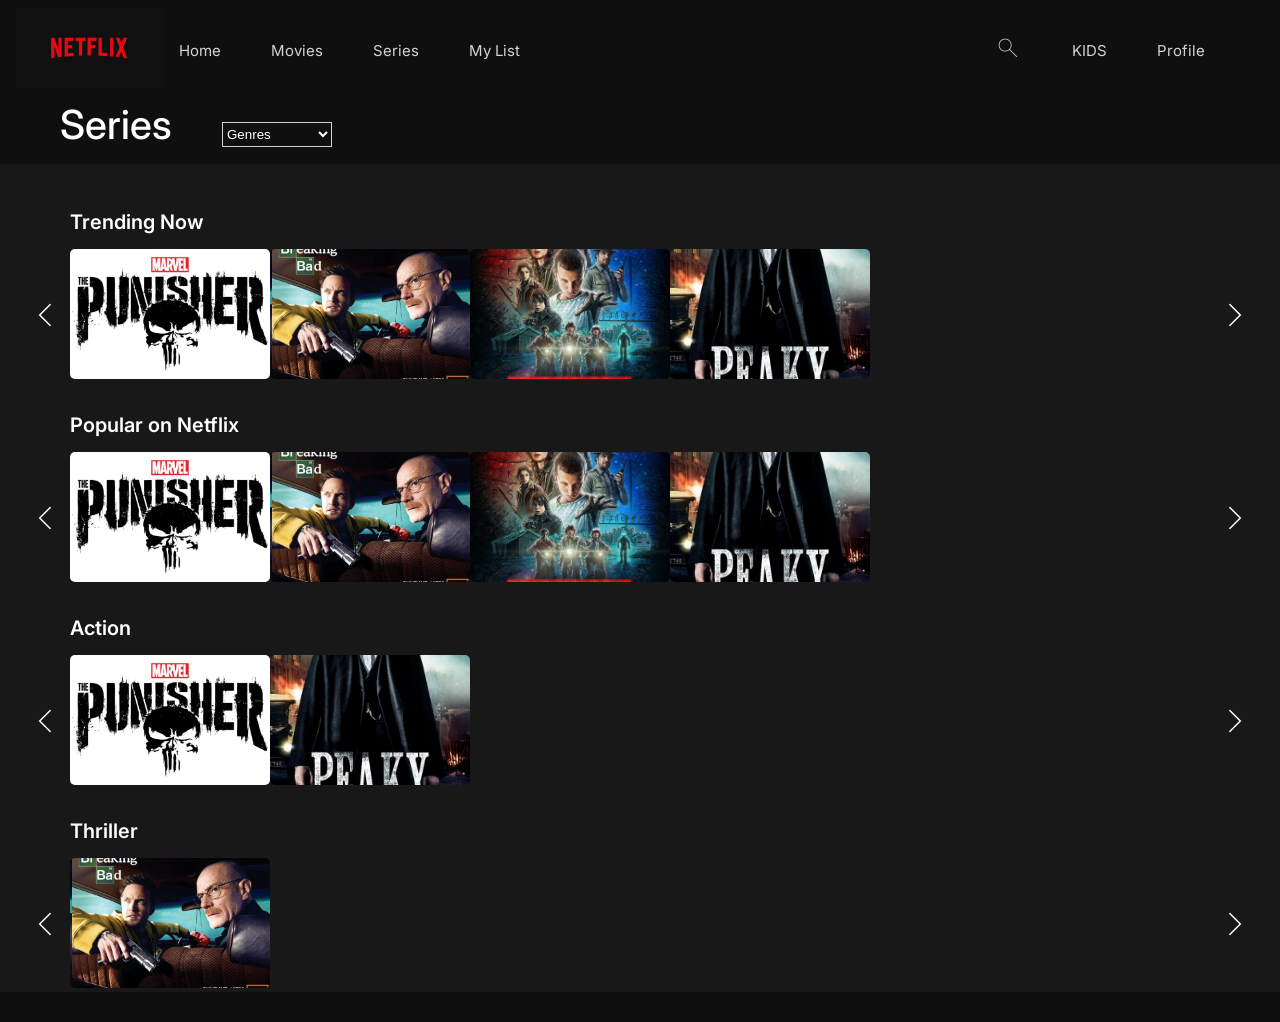
==== browse.html @ dbeb00e0 "changed the movies and series htmls into one. fixed the layout for those pages" ====
<!DOCTYPE html>
<html lang="en">
<head>
    <meta charset="UTF-8">
    <meta name="viewport" content="width=device-width, initial-scale=1.0">
    <title>Movies</title>
    <link rel="stylesheet" href="style.css">
    <link rel="stylesheet" href="https://fonts.googleapis.com/css2?family=Material+Symbols+Outlined:opsz,wght,FILL,GRAD@24,400,0,0&icon_names=search,arrow_back_ios_new,arrow_forward_ios,close,play_arrow" />
    <link href="https://fonts.googleapis.com/css2?family=Inter:wght@400;500;600;700&display=swap" rel="stylesheet">
</head>
<body class="browse-page">

    <main class="main-container">

        <div class="navigation-bar">
            <div class="browse-elements">
                <a href="index.html">
                    <img class="netflix-logo" src="assets/netlix-logo.jpg">
                </a>
                <a href="index.html" class="browse-button">Home</a>
                <a href="browse.html" class="browse-button">Movies</a>
                <a href="browse.html" class="browse-button">Series</a>
                <a href="index.html" class="browse-button">My List</a>
            </div>

            <div class="misc-elements">
                <div class="search-container">
                    <button class="misc-button">
                        <span class="material-symbols-outlined">
                            search
                        </span>
                    </button>
                    <input class="search-bar" type="text" placeholder="Titles, people, genres">
                    <div class="search-suggestions">
                        <div class="searched-title"></div>
                    </div>
                    
                </div>
                <button class="misc-button">KIDS</button>
                <button class="misc-button">Profile</button>
            </div>
        </div>

        <div class="ms-container">
            <div class="ms-txt">
                <span>Series</span>
                <select class="select-genre">
                <option class="genre-txt" value="">Genres</option>
                </select>
            </div>
        </div>

        <div class="categories-container"></div>

        <div class="modal-overlay">
            <div class="movie-modal">
                <button class="close-modal">
                    <span class="material-symbols-outlined">
                        close
                    </span>
                </button>
                <div class="image-container">
                    <img class="modal-image" src="" alt="">
                </div>
                <div class="modal-content">
                    <h3 class="modal-title"></h3>

                    <div class="movie-info">
                        <div class="movie-year"></div>
                        <div class="movie-genre"></div>
                        <div class="movie-rating"></div>
                    </div>

                    <p class="modal-description"></p>

                    <button class="play-button">
                        <span class="material-symbols-outlined">
                            play_arrow
                        </span>
                    </button>
                </div>
            </div>
        </div>

    </main>


    <script src="data.js"></script>
    <script src="main.js"></script>
</body>
</html>
---- style.css ----
* {
    margin: 0;
    padding: 0;
}

body {
    background: rgb(15, 15, 15);
    font-family: 'Inter', sans-serif;
}

.home-page .main-container {
    padding-top: 80px;
}

.home-page .navigation-bar {
    height: 80px;
    width: 100%;
    display: flex;
    margin: 0;
    position: fixed;
    top: 0;
    left: 0;

    box-sizing: border-box;
    z-index: 100;
    background: rgb(15, 15, 15);
}

.netflix-logo {
    width: 150px;
    height: auto;
    margin-left: 14px;
}

.browse-elements {
    display: flex;
    align-items: center;
}

.misc-elements {
    display: flex;
    margin-left: auto;
    align-items: center;
    margin-right: 40px;
}

.search-container {
    position: relative;
    width: 45px;
    transition: width 0.2s ease;
    margin-left: auto;
}

.search-container.show {
    width: 300px;
    margin-right: 50px;
}

.search-container button {
    position: absolute;
    right: 0;
    top: 50%;
    transform: translateY(-50%);
}

.search-container.show button {
    left: 0;
    right: auto;

    background: transparent;
    padding: 14px;
    margin: 0;
}

.search-bar {
    background: rgb(30, 30, 30);
    border: 1px solid gray;
    height: 50px;
    width: 100%;
    border-radius: 50px;
    color: white;
    padding-left: 50px;
    font-size: medium;
    font-weight: 100;
    caret-color: white;
    opacity: 0;
    pointer-events: none;
    transition: opacity 0.5s ease;
}

.search-bar.show {
    opacity: 1;
    pointer-events: auto;
}

.search-bar:focus {
    outline: none;
}

.browse-button,
.misc-button {
    background: rgb(15, 15, 15);
    color: lightgrey;
    margin-right: 20px;
    border: none;
    cursor: pointer;
    font-size: 15px;
    border-radius: 40px;
    padding: 15px;

    font-family: 'Inter', sans-serif;
    font-weight: 400;
    text-decoration: none;
}

.browse-button:hover,
.misc-button:hover {
    background: rgba(82, 82, 82, 0.9);
    transition: 0.4s;
}

.misc-button span {
    font-size: 28px;
    font-weight: 100;
}

.category {
    margin: 30px 20px;
}

.category-title {
    color: white;
    font-size: 20px;
    margin-bottom: 7px;
    font-weight: 600;
    margin: 15px 50px;
}

.home-page .movie-row {
    display: flex;
    gap: 7px;
    overflow-x: hidden;
    scroll-behavior: smooth;
    scrollbar-width: none;
    margin: 0 50px;
    cursor: pointer;
}

.movie-row::-webkit-scrollbar {
    display: none;
}

.home-page .movie-row img {
    width: 240px;
    height: 150px;
    object-fit: cover;
    flex-shrink: 0;
    border-radius: 15px;
}

.movie-row img:hover {
    transform: scale(1.1);
}

.left-button,
.right-button {
    background: transparent;
    color: white;
    border: none;
    cursor: pointer;
    width: 50px;

    position: absolute;
    top: 0;
    height: 100%;
}

.left-button span,
.right-button span {
    font-size: 30px;
    font-weight: 100;
}

.right-button:hover,
.left-button:hover {
    transform: scale(1.4);
    transition: transform 0.7s ease;
}

.left-button {
    left: 0;
}

.right-button {
    right: 0;
}

.movie-container {
    position: relative;
}

.modal-overlay {
    visibility: hidden;
    position: fixed;
    opacity: 0;
    inset: 0;
    z-index: 1000;

    background: rgba(0, 0, 0, 0.5);

    display: flex;
    justify-content: center;
    align-items: center;

    transition: opacity 0.5s ease;
}

.modal-overlay.show {
    opacity: 1;
    visibility: visible;
}

.movie-modal {
    position: relative;

    background: rgb(15, 15, 15);
    width: 850px;
    height: 95%;

    overflow-y: scroll;
    transform: scale(0.95);

    border-radius: 10px;
}

.image-container img {
    width: 100%;
    height: 500px;
    object-fit: cover;
    display: block;
}

.movie-modal::after {
    content: "";

    position: absolute;
    top: 300px;
    left: 0;
    width: 100%;
    height: 205px;

    background: linear-gradient(to bottom,
            transparent,
            rgb(15, 15, 15));

    pointer-events: none;
}

.image-container {
    position: relative;
}

.modal-title,
.movie-info {
    color: white;
    margin: 10px;
}

.movie-info {
    display: flex;
    gap: 15px;
}

.play-button {
    background: white;
    border: none;

    width: 120px;
    height: 45px;
    margin: 10px;
    border-radius: 7px;
    cursor: pointer;
    display: flex;
    align-items: center;
    justify-content: center;
}

.play-button span {
    font-size: 40px;
    font-weight: bold;
}

.play-button:hover {
    background: #ddd;
}

.close-modal {
    background: rgba(0, 0, 0, 0.5);
    border: none;
    border-radius: 50%;
    color: azure;
    cursor: pointer;
    width: 35px;
    height: 35px;
    margin: 15px 13px;
    top: 15px;
    right: 15px;
    display: flex;
    align-items: center;
    justify-content: center;
    z-index: 10;
    position: absolute;
}

.close-modal span {
    font-weight: 100;
    font-size: 30px;
}

.search-suggestions.show {
    visibility: visible;
    opacity: 1;
}

.search-suggestions {
    position: fixed;
    left: 0;
    top: 200px;
    padding-left: 80px;

    display: grid;
    justify-content: center;
    align-items: center;
    grid-template-columns: repeat(5, 1fr);
    gap: 10px;
    border-radius: 8px;
    cursor: pointer;
}

.search-suggestions img {
    width: 230px;
    height: 150px;
    border-radius: 10px;
    object-fit: cover;
}

.categories-container.searching {
    display: none;
}

/* Movie and Series Page Styles */


.ms-container {
    width: 100%;
    height: 110px;
    position: fixed;
    z-index: 99;
    top: 0;
    padding-top: 100px;
}

.ms-txt {
    background: rgb(15, 15, 15);
    color: white;
    font-size: 40px;
    font-weight: 500;
    padding-left: 60px;
    padding-bottom: 15px;
}

.browse-page .movie-row img {
    width: 200px;
    height: 130px;
    object-fit: cover;
    border-radius: 5px;
}

.select-genre {
    background: rgb(15, 15, 15);
    width: 110px;
    height: 25px;
    border: 1px solid lightgray;
    color: white;
    position: relative;
    margin-left: 40px;
}

.select-genre:focus {
    outline: none;
}

.genre-txt {
    position: absolute;
    display: grid;
}

.browse-page .main-container {
    padding-top: 180px;
    background: rgb(24, 24, 24);
}

.browse-page .navigation-bar {
    height: 100px;
    width: 100%;
    display: flex;
    margin: 0;
    position: fixed;
    top: 0;
    left: 0;
    box-sizing: border-box;
    z-index: 100;
    background: rgb(15, 15, 15);
}

.browse-page .movie-row {
    margin: 0 50px;
}
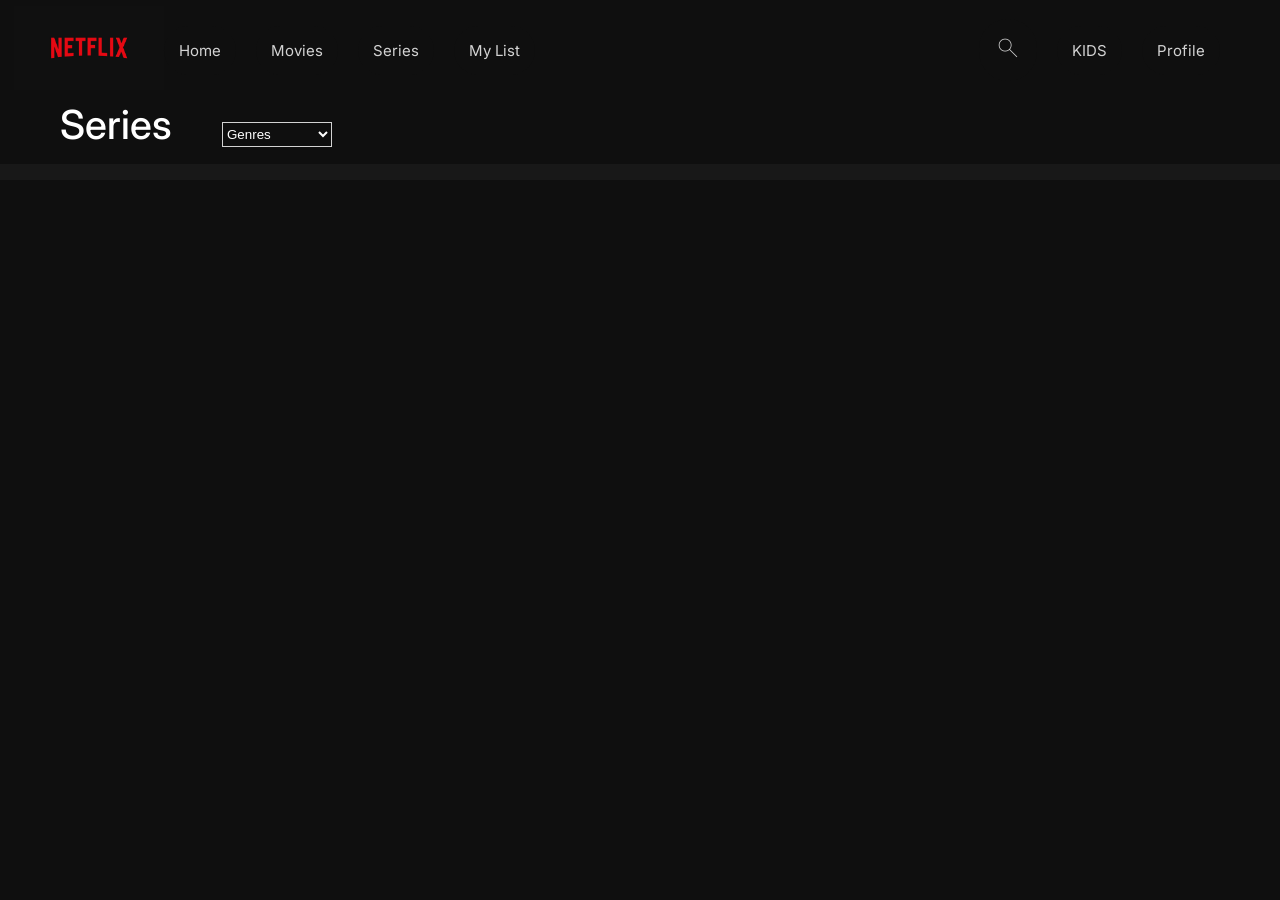
==== commit 2c04546c: "connected the api, which now shows movies in different categories for the home page" ====
--- a/browse.html
+++ b/browse.html
@@ -84,8 +84,6 @@
 
     </main>
 
-
-    <script src="data.js"></script>
     <script src="main.js"></script>
 </body>
 </html>
